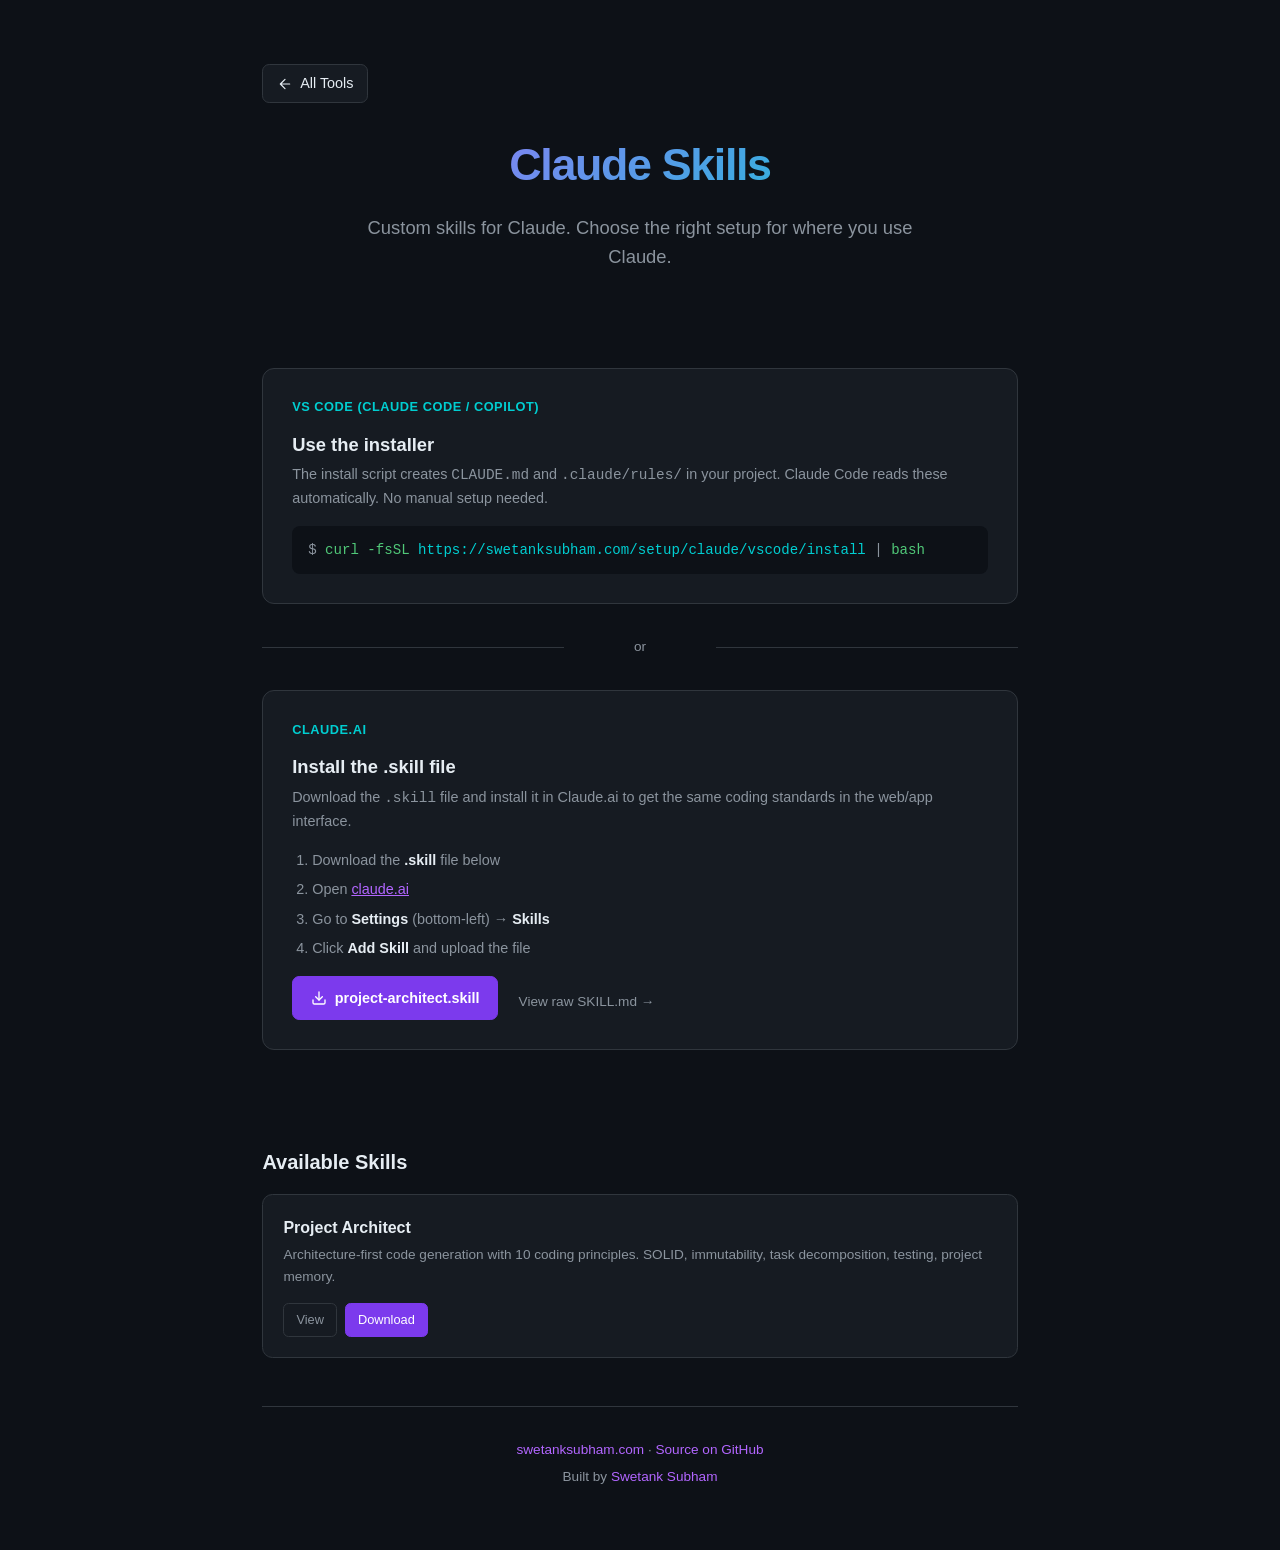
==== claude/skills/index.html @ 0ec6ff19 "Refactor" ====
<!DOCTYPE html>
<html lang="en">
<head>
    <meta charset="UTF-8">
    <meta name="viewport" content="width=device-width, initial-scale=1.0">
    <title>Claude Skills — swetanksubham.com</title>
    <style>
        :root {
            --bg: #0d1117;
            --surface: #161b22;
            --border: #30363d;
            --text: #e6edf3;
            --text-muted: #8b949e;
            --purple: #b266ff;
            --purple-dim: #7c3aed;
            --green: #50c878;
            --cyan: #00ced1;
            --yellow: #ffc857;
            --code-bg: #0d1117;
            --font-mono: 'JetBrains Mono', 'Fira Code', 'SF Mono', Consolas, monospace;
        }

        * { margin: 0; padding: 0; box-sizing: border-box; }

        body {
            font-family: -apple-system, BlinkMacSystemFont, 'Segoe UI', Helvetica, Arial, sans-serif;
            background: var(--bg);
            color: var(--text);
            line-height: 1.6;
            min-height: 100vh;
            display: flex;
            flex-direction: column;
        }

        .container {
            width: min(92%, 52rem);
            margin: 0 auto;
            padding: clamp(2.5rem, 5vw, 4.5rem) clamp(1.25rem, 3vw, 2.5rem);
            min-height: 100vh;
            display: flex;
            flex-direction: column;
        }

        .back-wrap {
            margin-bottom: clamp(1.1rem, 2.5vw, 1.6rem);
        }

        .back-btn {
            display: inline-flex;
            align-items: center;
            gap: 0.45rem;
            padding: 0.45rem 0.85rem;
            border-radius: 0.45rem;
            border: 1px solid var(--border);
            background: var(--surface);
            color: var(--text);
            text-decoration: none;
            font-size: 0.9rem;
            transition: border-color 0.15s, background 0.15s;
        }

        .back-btn:hover {
            border-color: var(--purple-dim);
            background: #1a1f27;
        }

        .hero {
            text-align: center;
            margin-bottom: clamp(2rem, 4vw, 3rem);
        }

        h1 {
            font-size: clamp(2.1rem, 5vw, 2.8rem);
            font-weight: 800;
            letter-spacing: -0.03em;
            margin-bottom: 0.75rem;
            background: linear-gradient(135deg, var(--purple), var(--cyan));
            -webkit-background-clip: text;
            -webkit-text-fill-color: transparent;
            background-clip: text;
        }

        .tagline {
            font-size: clamp(1rem, 2vw, 1.15rem);
            color: var(--text-muted);
            max-width: 36rem;
            margin: 0 auto;
        }

        .paths {
            display: grid;
            gap: 1.5rem;
            margin: clamp(2rem, 4vw, 3rem) 0;
        }

        .path-card {
            background: var(--surface);
            border: 1px solid var(--border);
            border-radius: 0.75rem;
            padding: clamp(1.4rem, 2.5vw, 1.8rem);
        }

        .path-card h2 {
            font-size: 1.15rem;
            font-weight: 700;
            margin-bottom: 0.25rem;
        }

        .path-card .for {
            font-size: 0.8rem;
            color: var(--cyan);
            font-weight: 600;
            text-transform: uppercase;
            letter-spacing: 0.04em;
            margin-bottom: 0.75rem;
        }

        .path-card p {
            font-size: 0.9rem;
            color: var(--text-muted);
            margin-bottom: 1rem;
        }

        .path-card ol {
            padding-left: 1.25rem;
            margin-bottom: 1rem;
        }

        .path-card li {
            font-size: 0.9rem;
            color: var(--text-muted);
            margin-bottom: 0.4rem;
        }

        .path-card li strong {
            color: var(--text);
            font-weight: 600;
        }

        .cmd-block {
            font-family: var(--font-mono);
            font-size: clamp(0.8rem, 1.2vw, 0.88rem);
            color: var(--green);
            background: var(--code-bg);
            padding: 0.8rem 1rem;
            border-radius: 0.5rem;
            overflow-x: auto;
            white-space: nowrap;
        }

        .cmd-block .prompt { color: var(--text-muted); user-select: none; }
        .cmd-block .url { color: var(--cyan); }
        .cmd-block .pipe { color: var(--text-muted); }

        .download-btn {
            display: inline-flex;
            align-items: center;
            gap: 0.5rem;
            padding: 0.6rem 1.1rem;
            border-radius: 0.45rem;
            border: 1px solid var(--purple-dim);
            background: var(--purple-dim);
            color: white;
            text-decoration: none;
            font-size: 0.9rem;
            font-weight: 600;
            transition: background 0.15s, transform 0.1s;
        }

        .download-btn:hover {
            background: var(--purple);
            transform: translateY(-1px);
        }

        .secondary-link {
            display: inline-block;
            margin-left: 1rem;
            font-size: 0.85rem;
            color: var(--text-muted);
            text-decoration: none;
        }

        .secondary-link:hover { color: var(--purple); }

        .divider {
            text-align: center;
            color: var(--text-muted);
            font-size: 0.85rem;
            margin: 0.5rem 0;
            position: relative;
        }

        .divider::before, .divider::after {
            content: '';
            position: absolute;
            top: 50%;
            width: 40%;
            height: 1px;
            background: var(--border);
        }

        .divider::before { left: 0; }
        .divider::after { right: 0; }

        .skill-list {
            margin: clamp(2rem, 4vw, 3rem) 0;
        }

        .skill-list h2 {
            font-size: clamp(1.1rem, 2vw, 1.25rem);
            font-weight: 700;
            margin-bottom: 1rem;
        }

        .skill-item {
            background: var(--surface);
            border: 1px solid var(--border);
            border-radius: 0.65rem;
            padding: clamp(1rem, 2vw, 1.25rem);
            display: flex;
            align-items: center;
            justify-content: space-between;
            gap: 1rem;
            flex-wrap: wrap;
        }

        .skill-info h3 {
            font-size: 1rem;
            font-weight: 600;
            margin-bottom: 0.2rem;
        }

        .skill-info p {
            font-size: 0.85rem;
            color: var(--text-muted);
        }

        .skill-actions {
            display: flex;
            gap: 0.5rem;
            align-items: center;
            flex-wrap: wrap;
        }

        .small-btn {
            padding: 0.35rem 0.75rem;
            border-radius: 0.35rem;
            border: 1px solid var(--border);
            background: var(--surface);
            color: var(--text-muted);
            text-decoration: none;
            font-size: 0.8rem;
            transition: border-color 0.15s, color 0.15s;
        }

        .small-btn:hover {
            border-color: var(--purple-dim);
            color: var(--text);
        }

        .small-btn.primary {
            border-color: var(--purple-dim);
            background: var(--purple-dim);
            color: white;
        }

        .small-btn.primary:hover {
            background: var(--purple);
        }

        footer {
            text-align: center;
            margin-top: auto;
            padding-top: 2rem;
            border-top: 1px solid var(--border);
            color: var(--text-muted);
            font-size: 0.85rem;
        }

        footer p + p { margin-top: 0.35rem; }

        footer a {
            color: var(--purple);
            text-decoration: none;
        }

        footer a:hover { text-decoration: underline; }
    </style>
</head>
<body>
    <div class="container">
        <div class="back-wrap">
            <a href="../.." class="back-btn" aria-label="Back to all tools">
                <svg width="16" height="16" viewBox="0 0 24 24" fill="none" aria-hidden="true">
                    <path d="M19 12H5M5 12L12 19M5 12L12 5" stroke="currentColor" stroke-width="1.8" stroke-linecap="round" stroke-linejoin="round"/>
                </svg>
                <span>All Tools</span>
            </a>
        </div>

        <div class="hero">
            <h1>Claude Skills</h1>
            <p class="tagline">Custom skills for Claude. Choose the right setup for where you use Claude.</p>
        </div>

        <div class="paths">
            <div class="path-card">
                <div class="for">VS Code (Claude Code / Copilot)</div>
                <h2>Use the installer</h2>
                <p>The install script creates <code>CLAUDE.md</code> and <code>.claude/rules/</code> in your project. Claude Code reads these automatically. No manual setup needed.</p>
                <div class="cmd-block">
                    <span class="prompt">$ </span>curl -fsSL <span class="url">https://swetanksubham.com/setup/claude/vscode/install</span> <span class="pipe">|</span> bash
                </div>
            </div>

            <div class="divider">or</div>

            <div class="path-card">
                <div class="for">Claude.ai</div>
                <h2>Install the .skill file</h2>
                <p>Download the <code>.skill</code> file and install it in Claude.ai to get the same coding standards in the web/app interface.</p>
                <ol>
                    <li>Download the <strong>.skill</strong> file below</li>
                    <li>Open <a href="https://claude.ai" style="color: var(--purple);">claude.ai</a></li>
                    <li>Go to <strong>Settings</strong> (bottom-left) &rarr; <strong>Skills</strong></li>
                    <li>Click <strong>Add Skill</strong> and upload the file</li>
                </ol>
                <a href="./project-architect.skill" class="download-btn" download>
                    <svg width="16" height="16" viewBox="0 0 24 24" fill="none">
                        <path d="M21 15V19C21 20.1 20.1 21 19 21H5C3.9 21 3 20.1 3 19V15" stroke="currentColor" stroke-width="2" stroke-linecap="round" stroke-linejoin="round"/>
                        <path d="M7 10L12 15L17 10" stroke="currentColor" stroke-width="2" stroke-linecap="round" stroke-linejoin="round"/>
                        <path d="M12 15V3" stroke="currentColor" stroke-width="2" stroke-linecap="round" stroke-linejoin="round"/>
                    </svg>
                    project-architect.skill
                </a>
                <a href="./SKILL.md" class="secondary-link">View raw SKILL.md &rarr;</a>
            </div>
        </div>

        <div class="skill-list">
            <h2>Available Skills</h2>
            <div class="skill-item">
                <div class="skill-info">
                    <h3>Project Architect</h3>
                    <p>Architecture-first code generation with 10 coding principles. SOLID, immutability, task decomposition, testing, project memory.</p>
                </div>
                <div class="skill-actions">
                    <a href="./SKILL.md" class="small-btn">View</a>
                    <a href="./project-architect.skill" class="small-btn primary" download>Download</a>
                </div>
            </div>
        </div>

        <footer>
            <p><a href="https://swetanksubham.com">swetanksubham.com</a> · <a href="https://github.com/swtnk/setup">Source on GitHub</a></p>
            <p>Built by <a href="https://swetanksubham.com">Swetank Subham</a></p>
        </footer>
    </div>
</body>
</html>
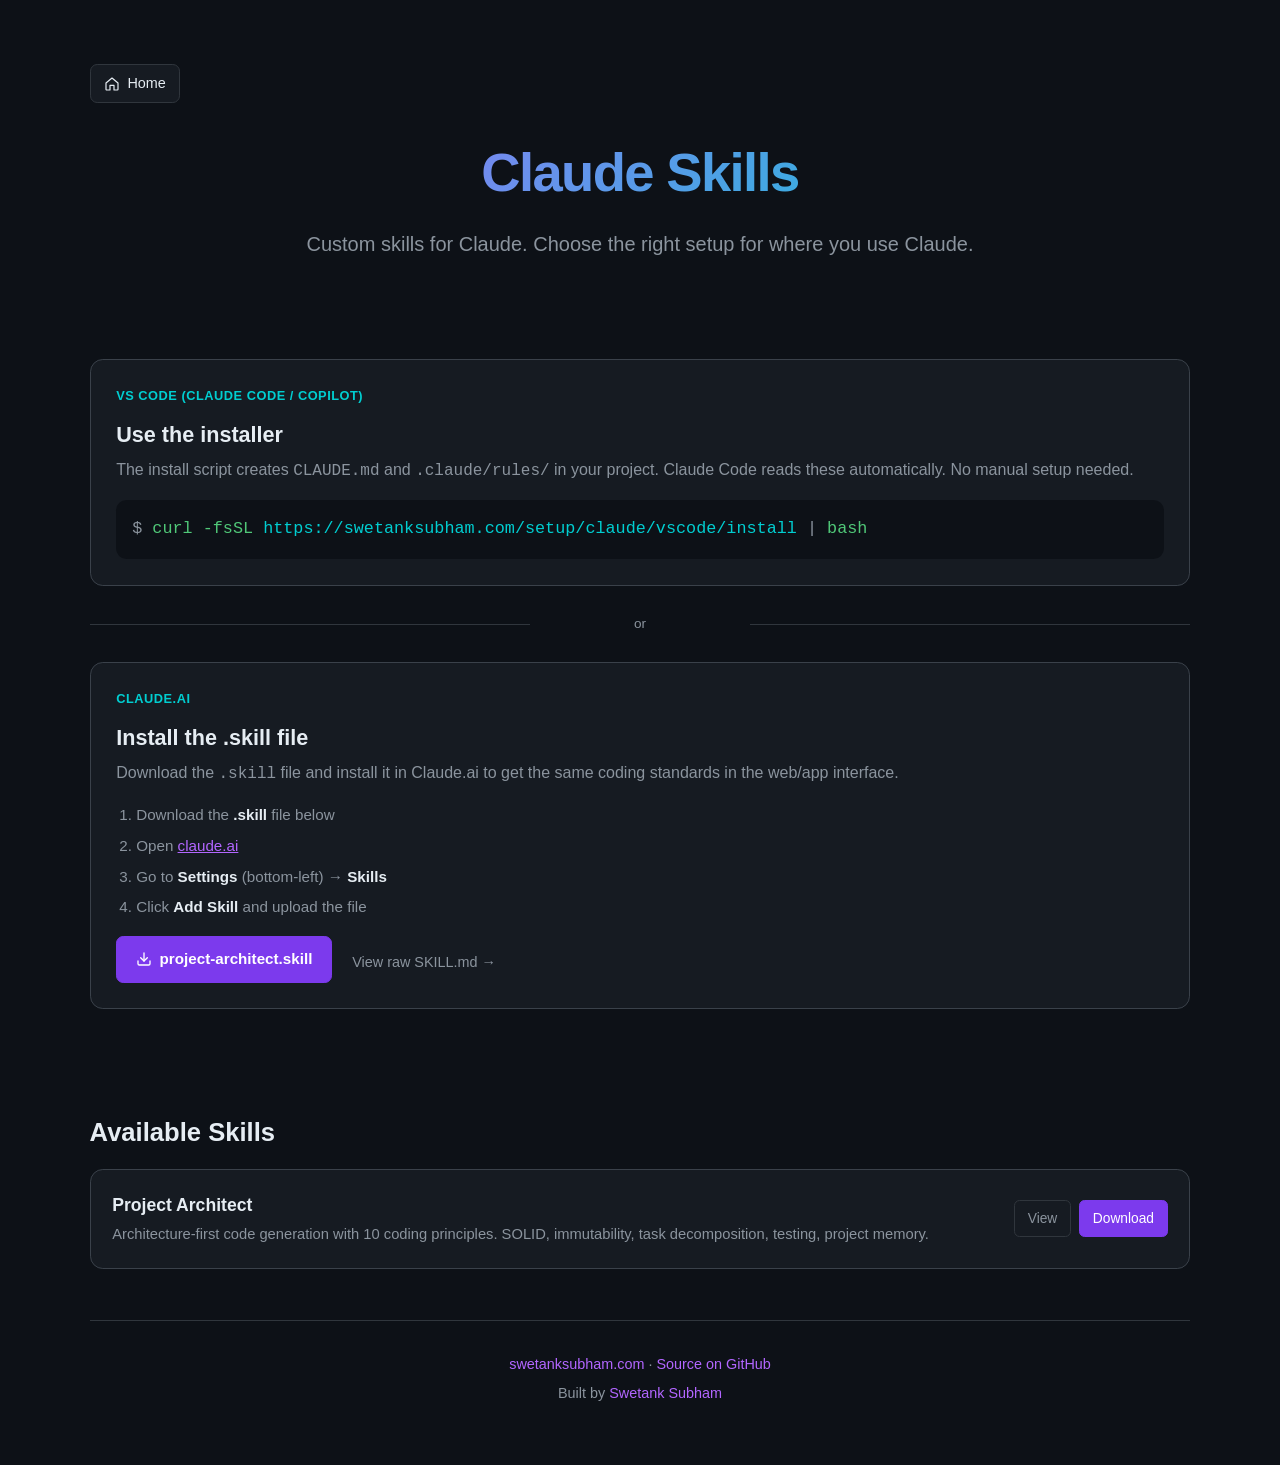
==== commit 4fa4f989: "UI refactor" ====
--- a/claude/skills/index.html
+++ b/claude/skills/index.html
@@ -33,19 +33,19 @@
         }
 
         .container {
-            width: min(92%, 52rem);
+            width: min(92%, 78rem);
             margin: 0 auto;
-            padding: clamp(2.5rem, 5vw, 4.5rem) clamp(1.25rem, 3vw, 2.5rem);
+            padding: clamp(2.5rem, 5vw, 5rem) clamp(1.25rem, 3vw, 2.5rem);
             min-height: 100vh;
             display: flex;
             flex-direction: column;
         }
 
-        .back-wrap {
+        .home-wrap {
             margin-bottom: clamp(1.1rem, 2.5vw, 1.6rem);
         }
 
-        .back-btn {
+        .home-btn {
             display: inline-flex;
             align-items: center;
             gap: 0.45rem;
@@ -59,7 +59,14 @@
             transition: border-color 0.15s, background 0.15s;
         }
 
-        .back-btn:hover {
+        .home-icon {
+            width: 1rem;
+            height: 1rem;
+            display: inline-block;
+            flex-shrink: 0;
+        }
+
+        .home-btn:hover {
             border-color: var(--purple-dim);
             background: #1a1f27;
         }
@@ -70,7 +77,7 @@
         }
 
         h1 {
-            font-size: clamp(2.1rem, 5vw, 2.8rem);
+            font-size: clamp(2.2rem, 5vw, 3.4rem);
             font-weight: 800;
             letter-spacing: -0.03em;
             margin-bottom: 0.75rem;
@@ -81,27 +88,27 @@
         }
 
         .tagline {
-            font-size: clamp(1rem, 2vw, 1.15rem);
-            color: var(--text-muted);
-            max-width: 36rem;
+            font-size: clamp(1rem, 2vw, 1.25rem);
+            color: var(--text-muted);
+            max-width: 42rem;
             margin: 0 auto;
         }
 
         .paths {
             display: grid;
-            gap: 1.5rem;
-            margin: clamp(2rem, 4vw, 3rem) 0;
+            gap: 1.2rem;
+            margin: clamp(2.5rem, 4vw, 3.5rem) 0;
         }
 
         .path-card {
             background: var(--surface);
             border: 1px solid var(--border);
-            border-radius: 0.75rem;
-            padding: clamp(1.4rem, 2.5vw, 1.8rem);
+            border-radius: 0.8rem;
+            padding: clamp(1.25rem, 2vw, 1.8rem);
         }
 
         .path-card h2 {
-            font-size: 1.15rem;
+            font-size: clamp(1.15rem, 1.8vw, 1.35rem);
             font-weight: 700;
             margin-bottom: 0.25rem;
         }
@@ -116,7 +123,7 @@
         }
 
         .path-card p {
-            font-size: 0.9rem;
+            font-size: 1rem;
             color: var(--text-muted);
             margin-bottom: 1rem;
         }
@@ -127,7 +134,7 @@
         }
 
         .path-card li {
-            font-size: 0.9rem;
+            font-size: 0.95rem;
             color: var(--text-muted);
             margin-bottom: 0.4rem;
         }
@@ -139,11 +146,11 @@
 
         .cmd-block {
             font-family: var(--font-mono);
-            font-size: clamp(0.8rem, 1.2vw, 0.88rem);
+            font-size: clamp(0.95rem, 1.4vw, 1.05rem);
             color: var(--green);
             background: var(--code-bg);
-            padding: 0.8rem 1rem;
-            border-radius: 0.5rem;
+            padding: 1rem;
+            border-radius: 0.65rem;
             overflow-x: auto;
             white-space: nowrap;
         }
@@ -156,13 +163,13 @@
             display: inline-flex;
             align-items: center;
             gap: 0.5rem;
-            padding: 0.6rem 1.1rem;
+            padding: 0.65rem 1.15rem;
             border-radius: 0.45rem;
             border: 1px solid var(--purple-dim);
             background: var(--purple-dim);
             color: white;
             text-decoration: none;
-            font-size: 0.9rem;
+            font-size: 0.95rem;
             font-weight: 600;
             transition: background 0.15s, transform 0.1s;
         }
@@ -175,7 +182,7 @@
         .secondary-link {
             display: inline-block;
             margin-left: 1rem;
-            font-size: 0.85rem;
+            font-size: 0.9rem;
             color: var(--text-muted);
             text-decoration: none;
         }
@@ -203,11 +210,11 @@
         .divider::after { right: 0; }
 
         .skill-list {
-            margin: clamp(2rem, 4vw, 3rem) 0;
+            margin: clamp(2.5rem, 4vw, 3.5rem) 0;
         }
 
         .skill-list h2 {
-            font-size: clamp(1.1rem, 2vw, 1.25rem);
+            font-size: clamp(1.3rem, 2vw, 1.6rem);
             font-weight: 700;
             margin-bottom: 1rem;
         }
@@ -215,8 +222,8 @@
         .skill-item {
             background: var(--surface);
             border: 1px solid var(--border);
-            border-radius: 0.65rem;
-            padding: clamp(1rem, 2vw, 1.25rem);
+            border-radius: 0.8rem;
+            padding: clamp(1.1rem, 2vw, 1.35rem);
             display: flex;
             align-items: center;
             justify-content: space-between;
@@ -225,13 +232,13 @@
         }
 
         .skill-info h3 {
-            font-size: 1rem;
+            font-size: 1.1rem;
             font-weight: 600;
             margin-bottom: 0.2rem;
         }
 
         .skill-info p {
-            font-size: 0.85rem;
+            font-size: 0.92rem;
             color: var(--text-muted);
         }
 
@@ -243,13 +250,13 @@
         }
 
         .small-btn {
-            padding: 0.35rem 0.75rem;
+            padding: 0.4rem 0.8rem;
             border-radius: 0.35rem;
             border: 1px solid var(--border);
             background: var(--surface);
             color: var(--text-muted);
             text-decoration: none;
-            font-size: 0.8rem;
+            font-size: 0.86rem;
             transition: border-color 0.15s, color 0.15s;
         }
 
@@ -274,7 +281,7 @@
             padding-top: 2rem;
             border-top: 1px solid var(--border);
             color: var(--text-muted);
-            font-size: 0.85rem;
+            font-size: 0.9rem;
         }
 
         footer p + p { margin-top: 0.35rem; }
@@ -285,16 +292,23 @@
         }
 
         footer a:hover { text-decoration: underline; }
+
+        @media (min-width: 70rem) {
+            .path-card,
+            .skill-item {
+                border-color: #3a414a;
+            }
+        }
     </style>
 </head>
 <body>
     <div class="container">
-        <div class="back-wrap">
-            <a href="../.." class="back-btn" aria-label="Back to all tools">
-                <svg width="16" height="16" viewBox="0 0 24 24" fill="none" aria-hidden="true">
-                    <path d="M19 12H5M5 12L12 19M5 12L12 5" stroke="currentColor" stroke-width="1.8" stroke-linecap="round" stroke-linejoin="round"/>
+        <div class="home-wrap">
+            <a href="../../" class="home-btn" aria-label="Home">
+                <svg class="home-icon" viewBox="0 0 24 24" fill="none" aria-hidden="true">
+                    <path d="M3 10.5L12 3L21 10.5V20C21 20.55 20.55 21 20 21H15V14H9V21H4C3.45 21 3 20.55 3 20V10.5Z" stroke="currentColor" stroke-width="1.8" stroke-linecap="round" stroke-linejoin="round"/>
                 </svg>
-                <span>All Tools</span>
+                <span>Home</span>
             </a>
         </div>
 
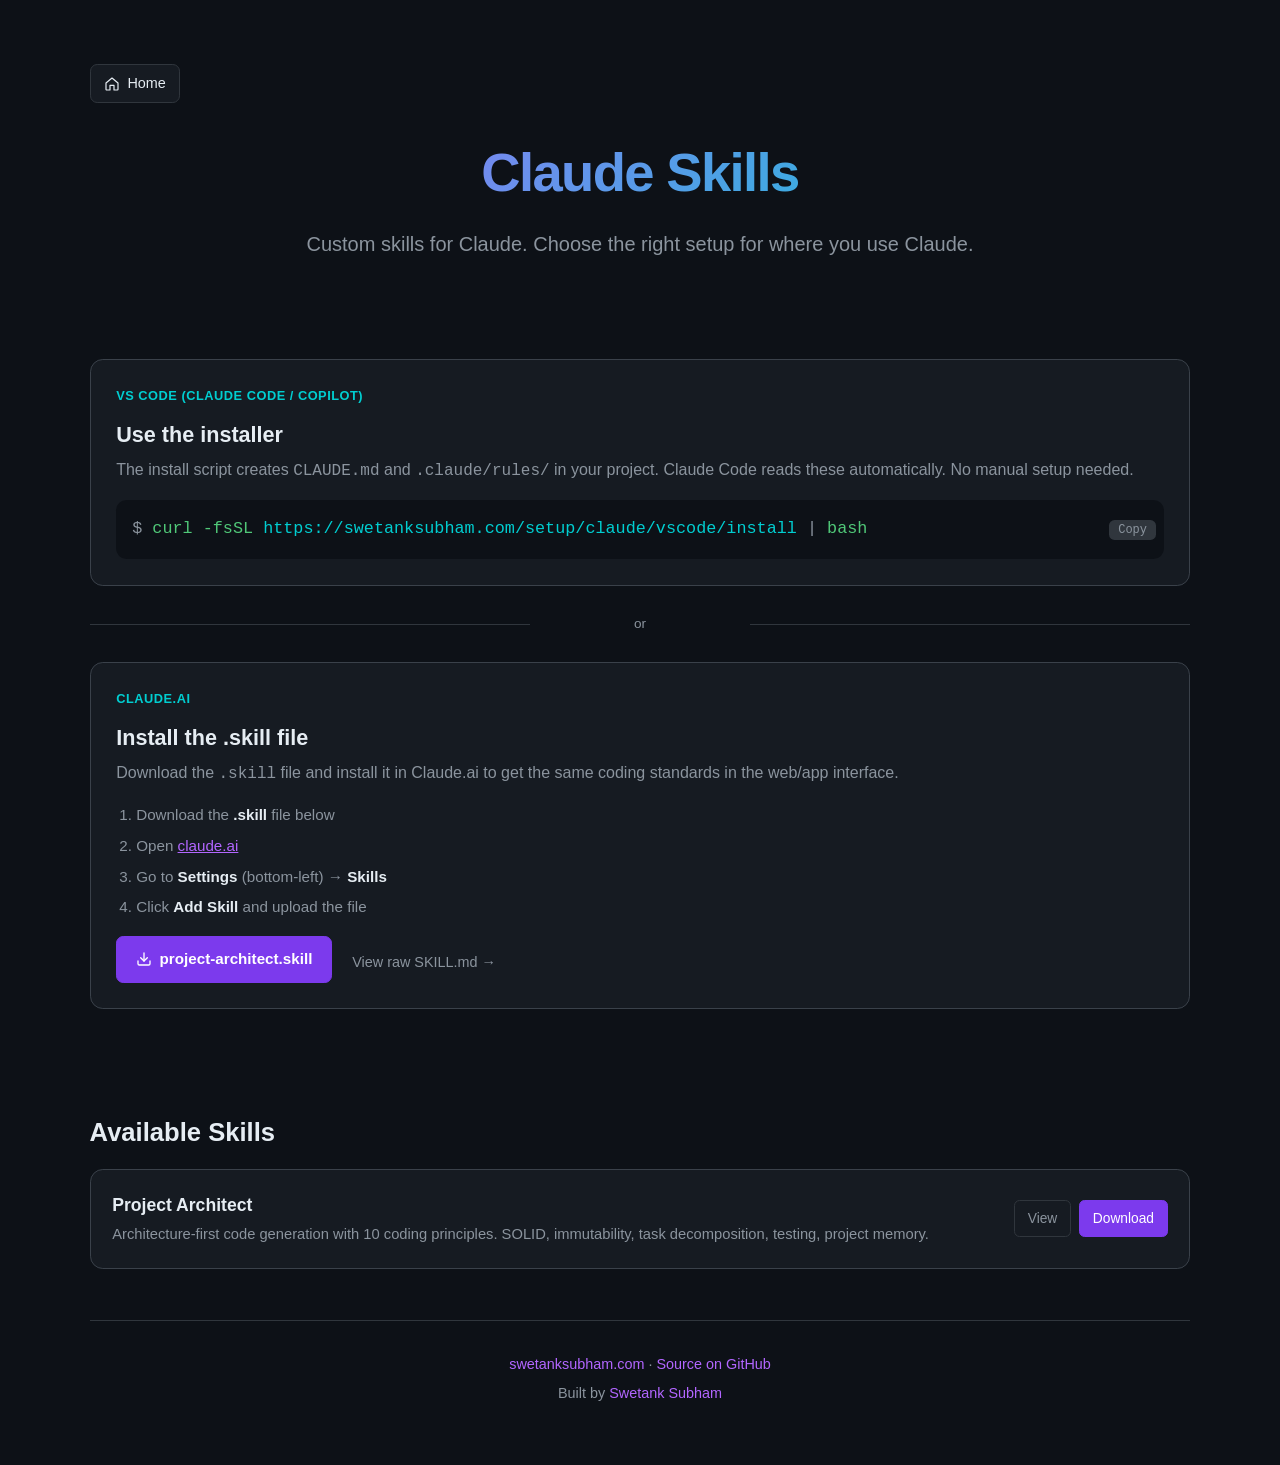
==== commit 2ee09c2e: "Optimisation + Refactor UI" ====
--- a/claude/skills/index.html
+++ b/claude/skills/index.html
@@ -4,96 +4,14 @@
     <meta charset="UTF-8">
     <meta name="viewport" content="width=device-width, initial-scale=1.0">
     <title>Claude Skills — swetanksubham.com</title>
+    <meta name="description" content="Downloadable .skill files for Claude.ai. Install custom coding standards directly into the Claude web and app interface.">
+    <meta property="og:title" content="Claude Skills — swetanksubham.com">
+    <meta property="og:description" content="Downloadable .skill files for Claude.ai. Install custom coding standards directly into the Claude web and app interface.">
+    <meta property="og:type" content="website">
+    <meta property="og:url" content="https://swetanksubham.com/setup/claude/skills/">
+    <link rel="icon" href="data:image/svg+xml,<svg xmlns='http://www.w3.org/2000/svg' viewBox='0 0 100 100'><text y='.9em' font-size='90'>⚙</text></svg>">
+    <link rel="stylesheet" href="../../shared.css">
     <style>
-        :root {
-            --bg: #0d1117;
-            --surface: #161b22;
-            --border: #30363d;
-            --text: #e6edf3;
-            --text-muted: #8b949e;
-            --purple: #b266ff;
-            --purple-dim: #7c3aed;
-            --green: #50c878;
-            --cyan: #00ced1;
-            --yellow: #ffc857;
-            --code-bg: #0d1117;
-            --font-mono: 'JetBrains Mono', 'Fira Code', 'SF Mono', Consolas, monospace;
-        }
-
-        * { margin: 0; padding: 0; box-sizing: border-box; }
-
-        body {
-            font-family: -apple-system, BlinkMacSystemFont, 'Segoe UI', Helvetica, Arial, sans-serif;
-            background: var(--bg);
-            color: var(--text);
-            line-height: 1.6;
-            min-height: 100vh;
-            display: flex;
-            flex-direction: column;
-        }
-
-        .container {
-            width: min(92%, 78rem);
-            margin: 0 auto;
-            padding: clamp(2.5rem, 5vw, 5rem) clamp(1.25rem, 3vw, 2.5rem);
-            min-height: 100vh;
-            display: flex;
-            flex-direction: column;
-        }
-
-        .home-wrap {
-            margin-bottom: clamp(1.1rem, 2.5vw, 1.6rem);
-        }
-
-        .home-btn {
-            display: inline-flex;
-            align-items: center;
-            gap: 0.45rem;
-            padding: 0.45rem 0.85rem;
-            border-radius: 0.45rem;
-            border: 1px solid var(--border);
-            background: var(--surface);
-            color: var(--text);
-            text-decoration: none;
-            font-size: 0.9rem;
-            transition: border-color 0.15s, background 0.15s;
-        }
-
-        .home-icon {
-            width: 1rem;
-            height: 1rem;
-            display: inline-block;
-            flex-shrink: 0;
-        }
-
-        .home-btn:hover {
-            border-color: var(--purple-dim);
-            background: #1a1f27;
-        }
-
-        .hero {
-            text-align: center;
-            margin-bottom: clamp(2rem, 4vw, 3rem);
-        }
-
-        h1 {
-            font-size: clamp(2.2rem, 5vw, 3.4rem);
-            font-weight: 800;
-            letter-spacing: -0.03em;
-            margin-bottom: 0.75rem;
-            background: linear-gradient(135deg, var(--purple), var(--cyan));
-            -webkit-background-clip: text;
-            -webkit-text-fill-color: transparent;
-            background-clip: text;
-        }
-
-        .tagline {
-            font-size: clamp(1rem, 2vw, 1.25rem);
-            color: var(--text-muted);
-            max-width: 42rem;
-            margin: 0 auto;
-        }
-
         .paths {
             display: grid;
             gap: 1.2rem;
@@ -150,9 +68,11 @@
             color: var(--green);
             background: var(--code-bg);
             padding: 1rem;
+            padding-right: 3.5rem;
             border-radius: 0.65rem;
             overflow-x: auto;
             white-space: nowrap;
+            position: relative;
         }
 
         .cmd-block .prompt { color: var(--text-muted); user-select: none; }
@@ -275,24 +195,6 @@
             background: var(--purple);
         }
 
-        footer {
-            text-align: center;
-            margin-top: auto;
-            padding-top: 2rem;
-            border-top: 1px solid var(--border);
-            color: var(--text-muted);
-            font-size: 0.9rem;
-        }
-
-        footer p + p { margin-top: 0.35rem; }
-
-        footer a {
-            color: var(--purple);
-            text-decoration: none;
-        }
-
-        footer a:hover { text-decoration: underline; }
-
         @media (min-width: 70rem) {
             .path-card,
             .skill-item {
@@ -322,8 +224,9 @@
                 <div class="for">VS Code (Claude Code / Copilot)</div>
                 <h2>Use the installer</h2>
                 <p>The install script creates <code>CLAUDE.md</code> and <code>.claude/rules/</code> in your project. Claude Code reads these automatically. No manual setup needed.</p>
-                <div class="cmd-block">
+                <div class="cmd-block" data-cmd="curl -fsSL https://swetanksubham.com/setup/claude/vscode/install | bash">
                     <span class="prompt">$ </span>curl -fsSL <span class="url">https://swetanksubham.com/setup/claude/vscode/install</span> <span class="pipe">|</span> bash
+                    <button class="cmd-copy-btn" type="button">Copy</button>
                 </div>
             </div>
 
@@ -370,5 +273,24 @@
             <p>Built by <a href="https://swetanksubham.com">Swetank Subham</a></p>
         </footer>
     </div>
+
+    <script>
+        document.addEventListener("DOMContentLoaded", function() {
+            document.querySelectorAll(".cmd-copy-btn").forEach(function(btn) {
+                btn.addEventListener("click", function() {
+                    var wrap = btn.closest("[data-cmd]");
+                    if (!wrap) return;
+                    navigator.clipboard.writeText(wrap.getAttribute("data-cmd")).then(function() {
+                        btn.textContent = "Copied!";
+                        btn.classList.add("copied");
+                        setTimeout(function() {
+                            btn.textContent = "Copy";
+                            btn.classList.remove("copied");
+                        }, 2000);
+                    });
+                });
+            });
+        });
+    </script>
 </body>
 </html>
--- a/shared.css
+++ b/shared.css
@@ -0,0 +1,134 @@
+/* shared.css — common styles for all setup pages */
+
+:root {
+    --bg: #0d1117;
+    --surface: #161b22;
+    --border: #30363d;
+    --text: #e6edf3;
+    --text-muted: #8b949e;
+    --purple: #b266ff;
+    --purple-dim: #7c3aed;
+    --green: #50c878;
+    --cyan: #00ced1;
+    --yellow: #ffc857;
+    --code-bg: #0d1117;
+    --font-mono: 'JetBrains Mono', 'Fira Code', 'SF Mono', 'Cascadia Code', Consolas, monospace;
+}
+
+* { margin: 0; padding: 0; box-sizing: border-box; }
+
+body {
+    font-family: -apple-system, BlinkMacSystemFont, 'Segoe UI', Helvetica, Arial, sans-serif;
+    background: var(--bg);
+    color: var(--text);
+    line-height: 1.6;
+    min-height: 100vh;
+    display: flex;
+    flex-direction: column;
+}
+
+.container {
+    width: min(92%, 78rem);
+    margin: 0 auto;
+    padding: clamp(2.5rem, 5vw, 5rem) clamp(1.25rem, 3vw, 2.5rem);
+    min-height: 100vh;
+    display: flex;
+    flex-direction: column;
+}
+
+.home-wrap {
+    margin-bottom: clamp(1.1rem, 2.5vw, 1.6rem);
+}
+
+.home-btn {
+    display: inline-flex;
+    align-items: center;
+    gap: 0.45rem;
+    padding: 0.45rem 0.85rem;
+    border-radius: 0.45rem;
+    border: 1px solid var(--border);
+    background: var(--surface);
+    color: var(--text);
+    text-decoration: none;
+    font-size: 0.9rem;
+    transition: border-color 0.15s, background 0.15s;
+}
+
+.home-icon {
+    width: 1rem;
+    height: 1rem;
+    display: inline-block;
+    flex-shrink: 0;
+}
+
+.home-btn:hover {
+    border-color: var(--purple-dim);
+    background: #1a1f27;
+}
+
+.hero {
+    text-align: center;
+    margin-bottom: clamp(2rem, 4vw, 3rem);
+}
+
+/* Dark-only theme — no light mode by design */
+h1 {
+    font-size: clamp(2.2rem, 5vw, 3.4rem);
+    font-weight: 800;
+    letter-spacing: -0.03em;
+    margin-bottom: 0.75rem;
+    color: var(--purple);
+    background: linear-gradient(135deg, var(--purple), var(--cyan));
+    -webkit-background-clip: text;
+    -webkit-text-fill-color: transparent;
+    background-clip: text;
+}
+
+.tagline {
+    font-size: clamp(1rem, 2vw, 1.25rem);
+    color: var(--text-muted);
+    max-width: 42rem;
+    margin: 0 auto;
+}
+
+footer {
+    text-align: center;
+    margin-top: auto;
+    padding-top: 2rem;
+    border-top: 1px solid var(--border);
+    color: var(--text-muted);
+    font-size: 0.9rem;
+}
+
+footer p + p { margin-top: 0.35rem; }
+
+footer a {
+    color: var(--purple);
+    text-decoration: none;
+}
+
+footer a:hover { text-decoration: underline; }
+
+.cmd-copy-wrap {
+    position: relative;
+}
+
+.cmd-copy-btn {
+    position: absolute;
+    top: 50%;
+    right: 0.5rem;
+    transform: translateY(-50%);
+    background: var(--border);
+    border: none;
+    color: var(--text-muted);
+    padding: 0.25rem 0.55rem;
+    border-radius: 0.35rem;
+    font-size: 0.75rem;
+    cursor: pointer;
+    font-family: inherit;
+    transition: all 0.15s;
+    line-height: 1;
+}
+
+.cmd-copy-btn:hover { background: #484f58; color: var(--text); }
+.cmd-copy-btn.copied { color: var(--green); }
